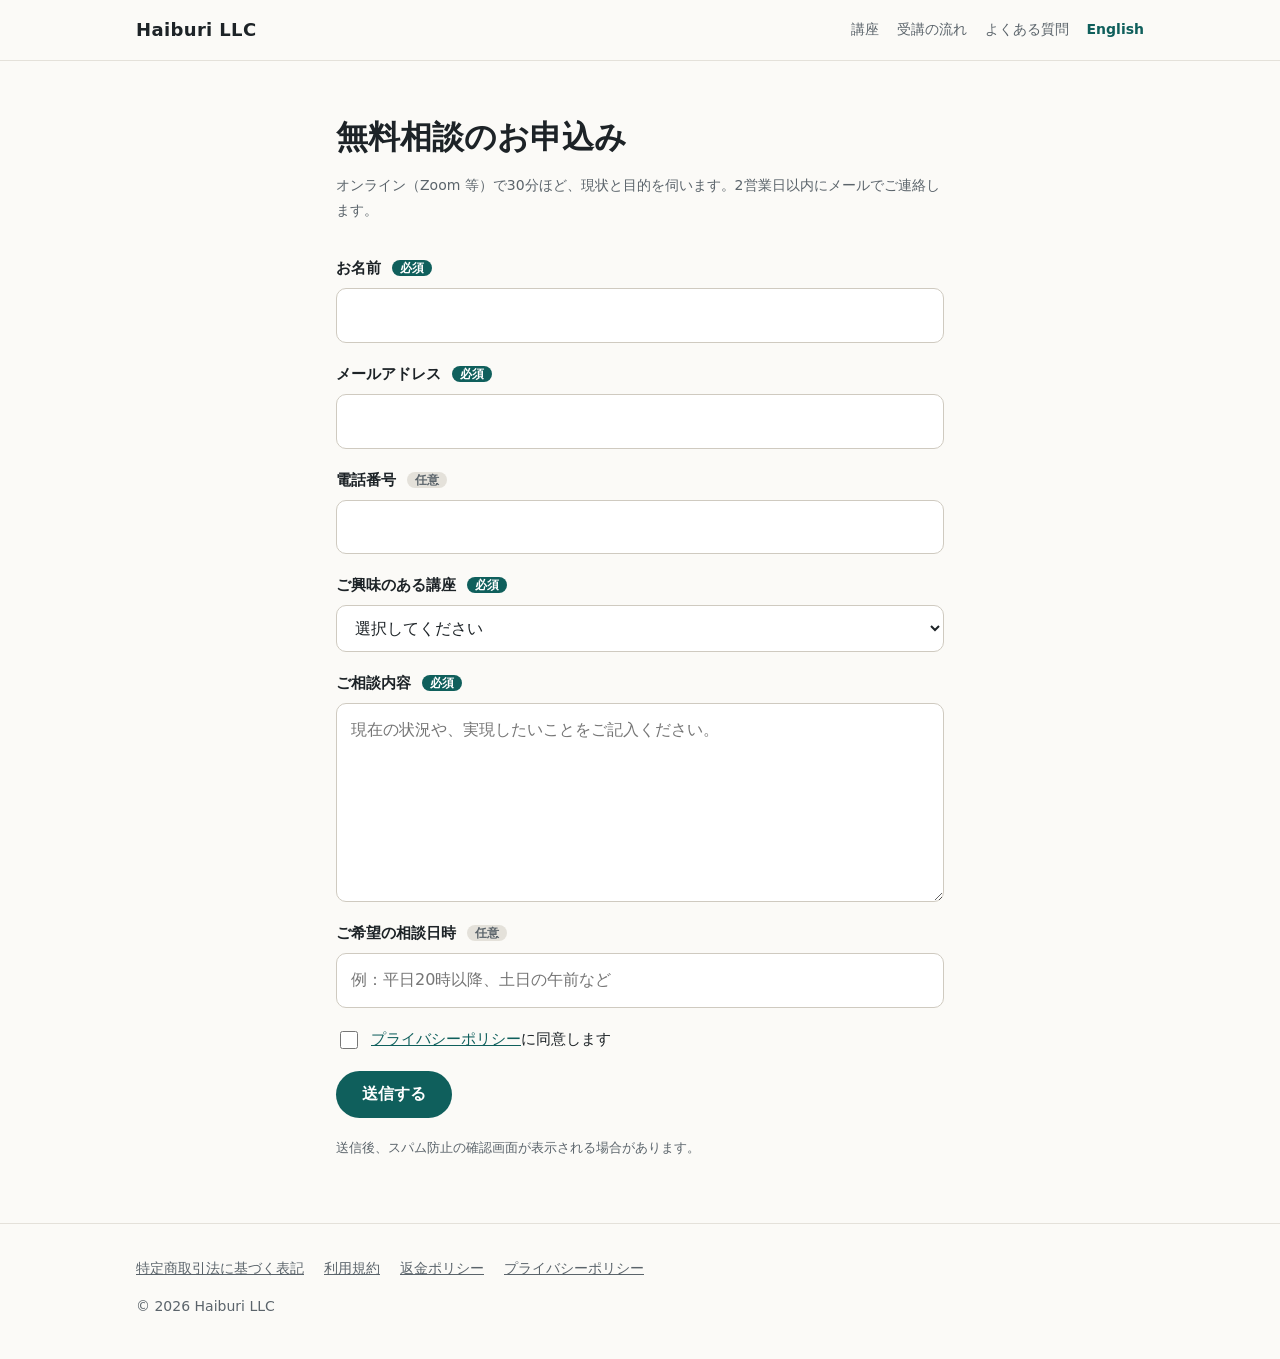
==== site/contact.html @ 53ffdb35 "Add consultation request form and thank-you page Replaces the mailto button with an on-site form del" ====
<!doctype html>
<html lang="ja">
<head>
  <meta charset="utf-8">
  <meta name="viewport" content="width=device-width, initial-scale=1">
  <title>無料相談のお申込み｜Haiburi LLC</title>
  <meta name="description" content="Haiburi LLC の無料オンライン相談のお申込みフォームです。">
  <link rel="stylesheet" href="style.css">
</head>
<body>

<header class="site-header">
  <div class="wrap">
    <a class="brand" href="./">Haiburi LLC</a>
    <nav class="nav">
      <a href="./#programs">講座</a>
      <a href="./#flow">受講の流れ</a>
      <a href="./#faq">よくある質問</a>
      <a class="lang" href="en.html">English</a>
    </nav>
  </div>
</header>

<main class="doc">
  <div class="wrap narrow">
    <h1>無料相談のお申込み</h1>
    <p class="updated">オンライン（Zoom 等）で30分ほど、現状と目的を伺います。2営業日以内にメールでご連絡します。</p>

    <form class="form" action="https://formsubmit.co/haiburillc@gmail.com" method="POST">
      <input type="hidden" name="_subject" value="【Haiburi LLC】無料相談のお申込み">
      <input type="hidden" name="_template" value="table">
      <input type="hidden" name="_next" id="next" value="https://haiburillc.com/thanks.html">
      <input type="text" name="_honey" class="hp" tabindex="-1" autocomplete="off" aria-hidden="true">

      <label class="field">
        <span>お名前 <em>必須</em></span>
        <input type="text" name="お名前" autocomplete="name" required>
      </label>

      <label class="field">
        <span>メールアドレス <em>必須</em></span>
        <input type="email" name="email" autocomplete="email" required>
      </label>

      <label class="field">
        <span>電話番号 <small>任意</small></span>
        <input type="tel" name="電話番号" autocomplete="tel">
      </label>

      <label class="field">
        <span>ご興味のある講座 <em>必須</em></span>
        <select name="ご興味のある講座" required>
          <option value="">選択してください</option>
          <option>米国進出・LLC設立スクール</option>
          <option>バリ島 移住準備スクール</option>
          <option>中高年のためのキャリア・ライフデザイン講座</option>
          <option>まだ決めていない・その他</option>
        </select>
      </label>

      <label class="field">
        <span>ご相談内容 <em>必須</em></span>
        <textarea name="ご相談内容" rows="6" required placeholder="現在の状況や、実現したいことをご記入ください。"></textarea>
      </label>

      <label class="field">
        <span>ご希望の相談日時 <small>任意</small></span>
        <input type="text" name="ご希望の相談日時" placeholder="例：平日20時以降、土日の午前など">
      </label>

      <label class="check">
        <input type="checkbox" name="プライバシーポリシーへの同意" value="同意する" required>
        <span><a href="privacy.html" target="_blank" rel="noopener">プライバシーポリシー</a>に同意します</span>
      </label>

      <button class="btn" type="submit">送信する</button>
      <p class="form-note">送信後、スパム防止の確認画面が表示される場合があります。</p>
    </form>
  </div>
</main>

<footer class="site-footer">
  <div class="wrap">
    <div class="footer-links">
      <a href="tokushoho.html">特定商取引法に基づく表記</a>
      <a href="terms.html">利用規約</a>
      <a href="refund.html">返金ポリシー</a>
      <a href="privacy.html">プライバシーポリシー</a>
    </div>
    <div>© 2026 Haiburi LLC</div>
  </div>
</footer>

<script>
  document.getElementById('next').value = location.origin + '/thanks.html';
</script>
</body>
</html>
---- site/style.css ----
:root {
  --bg: #fbfaf7;
  --surface: #ffffff;
  --ink: #1d2327;
  --muted: #5b646b;
  --line: #e4e1da;
  --accent: #0f5f5c;
  --accent-ink: #ffffff;
  --accent-soft: #e6f0ef;
  --warn-soft: #fbf3e4;
  --radius: 14px;
  --max: 1040px;
}

* { box-sizing: border-box; }

html { scroll-behavior: smooth; }

body {
  margin: 0;
  background: var(--bg);
  color: var(--ink);
  font-family: "Noto Sans JP", "Hiragino Sans", "Hiragino Kaku Gothic ProN", "Yu Gothic", system-ui, -apple-system, "Segoe UI", sans-serif;
  font-size: 16px;
  line-height: 1.8;
  -webkit-font-smoothing: antialiased;
}

a { color: var(--accent); }

img { max-width: 100%; }

.wrap {
  width: 100%;
  max-width: var(--max);
  margin: 0 auto;
  padding: 0 16px;
}

/* Header */
.site-header {
  position: sticky;
  top: 0;
  z-index: 10;
  background: rgba(251, 250, 247, 0.94);
  backdrop-filter: blur(8px);
  border-bottom: 1px solid var(--line);
}

.site-header .wrap {
  display: flex;
  align-items: center;
  justify-content: space-between;
  gap: 16px;
  min-height: 60px;
}

.brand {
  font-weight: 700;
  font-size: 18px;
  letter-spacing: 0.02em;
  color: var(--ink);
  text-decoration: none;
  white-space: nowrap;
}

.nav {
  display: flex;
  gap: 18px;
  flex-wrap: wrap;
  justify-content: flex-end;
  font-size: 14px;
}

.nav a { color: var(--muted); text-decoration: none; }
.nav a:hover { color: var(--ink); }
.nav .lang { color: var(--accent); font-weight: 600; }

@media (max-width: 720px) {
  .nav a:not(.lang) { display: none; }
}

/* Hero */
.hero { padding: 72px 0 56px; }

.eyebrow {
  display: inline-block;
  font-size: 13px;
  font-weight: 600;
  color: var(--accent);
  background: var(--accent-soft);
  padding: 4px 12px;
  border-radius: 999px;
  margin-bottom: 18px;
}

.hero h1 {
  font-size: clamp(28px, 5vw, 44px);
  line-height: 1.35;
  margin: 0 0 18px;
  letter-spacing: 0.01em;
}

.hero p.lead {
  font-size: clamp(16px, 2.2vw, 18px);
  color: var(--muted);
  max-width: 680px;
  margin: 0 0 28px;
}

.btn {
  display: inline-block;
  background: var(--accent);
  color: var(--accent-ink);
  text-decoration: none;
  font-weight: 600;
  padding: 13px 26px;
  border-radius: 999px;
}

.btn:hover { opacity: 0.9; }

.btn.ghost {
  background: transparent;
  color: var(--accent);
  border: 1.5px solid var(--accent);
  margin-left: 8px;
}

@media (max-width: 480px) {
  .btn { display: block; text-align: center; }
  .btn.ghost { margin: 10px 0 0; }
}

/* Sections */
section { padding: 56px 0; border-top: 1px solid var(--line); }

h2 {
  font-size: clamp(22px, 3.4vw, 28px);
  margin: 0 0 8px;
}

.section-lead { color: var(--muted); margin: 0 0 28px; }

.grid {
  display: grid;
  grid-template-columns: repeat(auto-fit, minmax(290px, 1fr));
  gap: 20px;
}

.card {
  background: var(--surface);
  border: 1px solid var(--line);
  border-radius: var(--radius);
  padding: 26px 24px;
  display: flex;
  flex-direction: column;
}

.card h3 { margin: 0 0 6px; font-size: 20px; line-height: 1.5; }

.price {
  font-size: 26px;
  font-weight: 700;
  margin: 6px 0 2px;
}

.price small { font-size: 13px; font-weight: 400; color: var(--muted); }

.meta { font-size: 14px; color: var(--muted); margin: 0 0 14px; }

.card ul { padding-left: 1.2em; margin: 8px 0 14px; }
.card li { margin-bottom: 4px; }

.note {
  font-size: 13px;
  color: var(--muted);
  background: var(--warn-soft);
  border-radius: 10px;
  padding: 10px 14px;
  margin-top: auto;
}

.badge {
  display: inline-block;
  font-size: 12px;
  font-weight: 600;
  background: var(--line);
  color: var(--muted);
  padding: 2px 10px;
  border-radius: 999px;
  margin-bottom: 10px;
  align-self: flex-start;
}

/* Steps */
.steps {
  list-style: none;
  padding: 0;
  margin: 0;
  display: grid;
  gap: 14px;
  counter-reset: step;
}

.steps li {
  counter-increment: step;
  background: var(--surface);
  border: 1px solid var(--line);
  border-radius: var(--radius);
  padding: 16px 18px 16px 64px;
  position: relative;
}

.steps li::before {
  content: counter(step);
  position: absolute;
  left: 18px;
  top: 16px;
  width: 30px;
  height: 30px;
  border-radius: 50%;
  background: var(--accent);
  color: var(--accent-ink);
  font-weight: 700;
  display: grid;
  place-items: center;
  font-size: 14px;
}

.steps strong { display: block; }

/* FAQ */
details {
  background: var(--surface);
  border: 1px solid var(--line);
  border-radius: var(--radius);
  padding: 14px 18px;
  margin-bottom: 10px;
}

summary { cursor: pointer; font-weight: 600; }
details p { margin: 10px 0 0; color: var(--muted); }

/* Tables */
.table-wrap { overflow-x: auto; }

table.info {
  width: 100%;
  border-collapse: collapse;
  background: var(--surface);
  border: 1px solid var(--line);
  border-radius: var(--radius);
  overflow: hidden;
}

table.info th,
table.info td {
  text-align: left;
  vertical-align: top;
  padding: 14px 16px;
  border-bottom: 1px solid var(--line);
  font-size: 15px;
}

table.info th {
  width: 32%;
  background: #f5f3ee;
  font-weight: 600;
}

table.info tr:last-child th,
table.info tr:last-child td { border-bottom: 0; }

@media (max-width: 600px) {
  table.info th, table.info td { display: block; width: 100%; }
  table.info th { border-bottom: 0; padding-bottom: 4px; }
}

/* Legal pages */
.doc { padding: 48px 0 64px; }
.doc h1 { font-size: clamp(24px, 4vw, 32px); margin: 0 0 6px; }
.doc .updated { color: var(--muted); font-size: 14px; margin: 0 0 32px; }
.doc h2 { font-size: 20px; margin: 32px 0 8px; }
.doc h3 { font-size: 17px; margin: 22px 0 6px; }
.doc ol, .doc ul { padding-left: 1.4em; }
.doc hr { border: 0; border-top: 1px solid var(--line); margin: 48px 0; }

/* Footer */
.site-footer {
  border-top: 1px solid var(--line);
  padding: 32px 0 40px;
  font-size: 14px;
  color: var(--muted);
}

.footer-links {
  display: flex;
  flex-wrap: wrap;
  gap: 8px 20px;
  margin-bottom: 12px;
}

.footer-links a { color: var(--muted); }

/* Contact form */
.narrow { max-width: 640px; }

.form { display: grid; gap: 18px; margin-top: 8px; }

.field { display: grid; gap: 6px; }

.field span { font-weight: 600; font-size: 15px; }

.field em,
.field small {
  font-style: normal;
  font-size: 12px;
  font-weight: 600;
  padding: 1px 8px;
  border-radius: 999px;
  margin-left: 6px;
  vertical-align: 1px;
}

.field em { background: var(--accent); color: var(--accent-ink); }
.field small { background: var(--line); color: var(--muted); }

.field input,
.field select,
.field textarea {
  width: 100%;
  font: inherit;
  font-size: 16px;
  color: var(--ink);
  background: var(--surface);
  border: 1px solid #cfcac0;
  border-radius: 10px;
  padding: 12px 14px;
}

.field textarea { resize: vertical; }

.field input:focus,
.field select:focus,
.field textarea:focus {
  outline: 2px solid var(--accent);
  outline-offset: 1px;
  border-color: var(--accent);
}

.check { display: flex; gap: 10px; align-items: flex-start; font-size: 15px; }
.check input { width: 18px; height: 18px; margin-top: 5px; accent-color: var(--accent); }

.form .btn { border: 0; cursor: pointer; font-size: 16px; justify-self: start; }

.form-note { font-size: 13px; color: var(--muted); margin: 0; }

.hp { position: absolute; left: -9999px; width: 1px; height: 1px; opacity: 0; }

@media (max-width: 480px) {
  .form .btn { justify-self: stretch; }
}
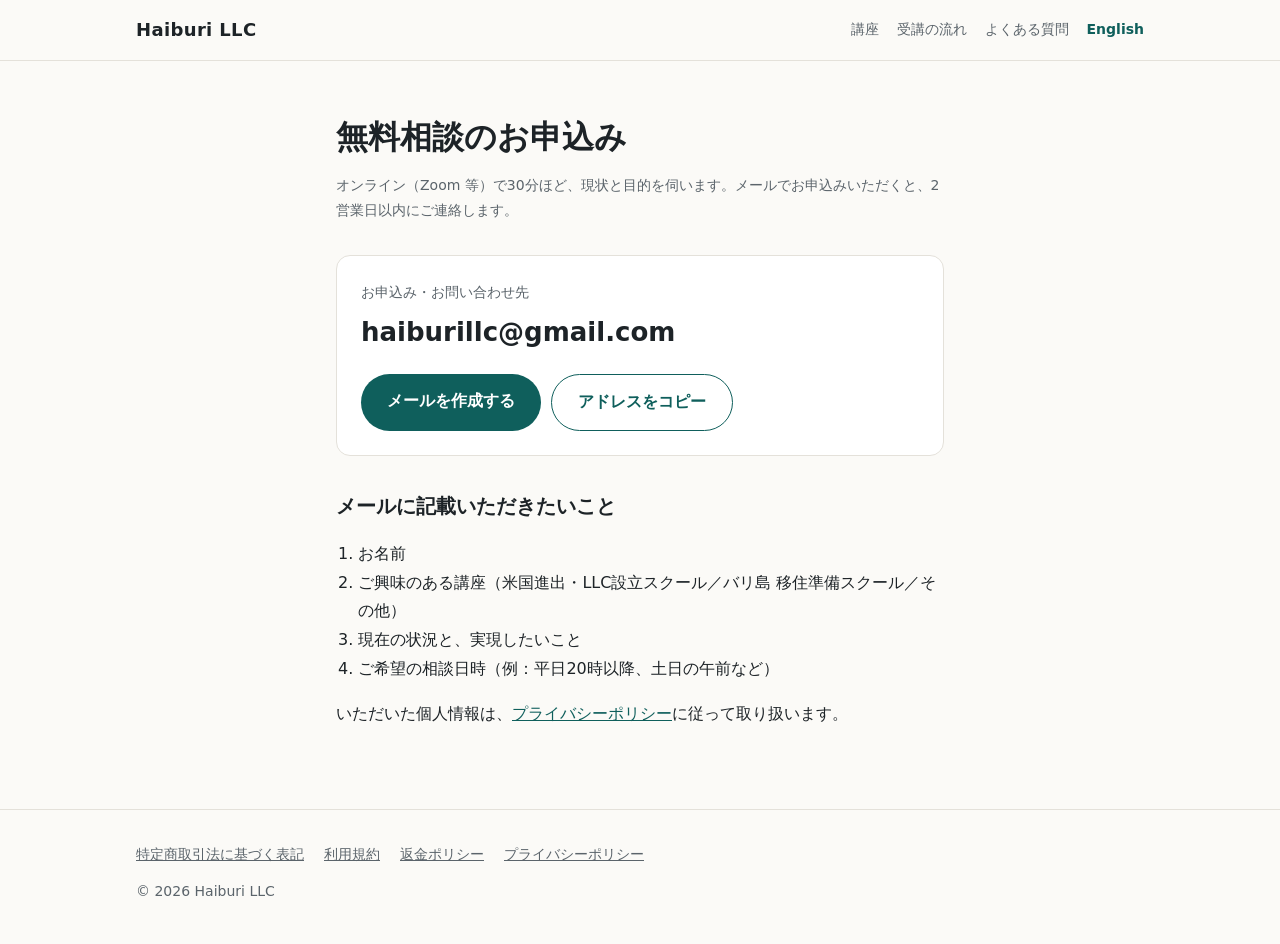
==== commit 70051b47: "Replace contact form with email contact page The form service never delivered its activation email, " ====
--- a/site/contact.html
+++ b/site/contact.html
@@ -4,7 +4,7 @@
   <meta charset="utf-8">
   <meta name="viewport" content="width=device-width, initial-scale=1">
   <title>無料相談のお申込み｜Haiburi LLC</title>
-  <meta name="description" content="Haiburi LLC の無料オンライン相談のお申込みフォームです。">
+  <meta name="description" content="Haiburi LLC の無料オンライン相談のお申込み方法です。">
   <link rel="stylesheet" href="style.css">
 </head>
 <body>
@@ -24,58 +24,26 @@
 <main class="doc">
   <div class="wrap narrow">
     <h1>無料相談のお申込み</h1>
-    <p class="updated">オンライン（Zoom 等）で30分ほど、現状と目的を伺います。2営業日以内にメールでご連絡します。</p>
+    <p class="updated">オンライン（Zoom 等）で30分ほど、現状と目的を伺います。メールでお申込みいただくと、2営業日以内にご連絡します。</p>
 
-    <form class="form" action="https://formsubmit.co/haiburillc@gmail.com" method="POST">
-      <input type="hidden" name="_subject" value="【Haiburi LLC】無料相談のお申込み">
-      <input type="hidden" name="_template" value="table">
-      <input type="hidden" name="_next" id="next" value="https://haiburillc.com/thanks.html">
-      <input type="text" name="_honey" class="hp" tabindex="-1" autocomplete="off" aria-hidden="true">
+    <div class="contact-box">
+      <p class="contact-label">お申込み・お問い合わせ先</p>
+      <p class="contact-mail" id="mail">haiburillc@gmail.com</p>
+      <div class="contact-actions">
+        <a class="btn" id="compose" href="mailto:haiburillc@gmail.com">メールを作成する</a>
+        <button class="btn ghost" type="button" id="copy">アドレスをコピー</button>
+      </div>
+      <p class="form-note" id="copied" hidden>コピーしました。お使いのメールに貼り付けてご利用ください。</p>
+    </div>
 
-      <label class="field">
-        <span>お名前 <em>必須</em></span>
-        <input type="text" name="お名前" autocomplete="name" required>
-      </label>
-
-      <label class="field">
-        <span>メールアドレス <em>必須</em></span>
-        <input type="email" name="email" autocomplete="email" required>
-      </label>
-
-      <label class="field">
-        <span>電話番号 <small>任意</small></span>
-        <input type="tel" name="電話番号" autocomplete="tel">
-      </label>
-
-      <label class="field">
-        <span>ご興味のある講座 <em>必須</em></span>
-        <select name="ご興味のある講座" required>
-          <option value="">選択してください</option>
-          <option>米国進出・LLC設立スクール</option>
-          <option>バリ島 移住準備スクール</option>
-          <option>中高年のためのキャリア・ライフデザイン講座</option>
-          <option>まだ決めていない・その他</option>
-        </select>
-      </label>
-
-      <label class="field">
-        <span>ご相談内容 <em>必須</em></span>
-        <textarea name="ご相談内容" rows="6" required placeholder="現在の状況や、実現したいことをご記入ください。"></textarea>
-      </label>
-
-      <label class="field">
-        <span>ご希望の相談日時 <small>任意</small></span>
-        <input type="text" name="ご希望の相談日時" placeholder="例：平日20時以降、土日の午前など">
-      </label>
-
-      <label class="check">
-        <input type="checkbox" name="プライバシーポリシーへの同意" value="同意する" required>
-        <span><a href="privacy.html" target="_blank" rel="noopener">プライバシーポリシー</a>に同意します</span>
-      </label>
-
-      <button class="btn" type="submit">送信する</button>
-      <p class="form-note">送信後、スパム防止の確認画面が表示される場合があります。</p>
-    </form>
+    <h2>メールに記載いただきたいこと</h2>
+    <ol>
+      <li>お名前</li>
+      <li>ご興味のある講座（米国進出・LLC設立スクール／バリ島 移住準備スクール／その他）</li>
+      <li>現在の状況と、実現したいこと</li>
+      <li>ご希望の相談日時（例：平日20時以降、土日の午前など）</li>
+    </ol>
+    <p>いただいた個人情報は、<a href="privacy.html">プライバシーポリシー</a>に従って取り扱います。</p>
   </div>
 </main>
 
@@ -92,7 +60,23 @@
 </footer>
 
 <script>
-  document.getElementById('next').value = location.origin + '/thanks.html';
+  var subject = '無料相談の申込み';
+  var body = 'お名前：\nご興味のある講座：\n現在の状況と、実現したいこと：\n\nご希望の相談日時：\n';
+  document.getElementById('compose').href =
+    'mailto:haiburillc@gmail.com?subject=' + encodeURIComponent(subject) + '&body=' + encodeURIComponent(body);
+  document.getElementById('copy').addEventListener('click', function () {
+    var done = function () { document.getElementById('copied').hidden = false; };
+    var select = function () {
+      var r = document.createRange();
+      r.selectNodeContents(document.getElementById('mail'));
+      var sel = getSelection(); sel.removeAllRanges(); sel.addRange(r);
+    };
+    if (navigator.clipboard) {
+      navigator.clipboard.writeText('haiburillc@gmail.com').then(done, select);
+    } else {
+      select();
+    }
+  });
 </script>
 </body>
 </html>
--- a/site/style.css
+++ b/site/style.css
@@ -361,3 +361,26 @@
 @media (max-width: 480px) {
   .form .btn { justify-self: stretch; }
 }
+
+/* Contact box */
+.contact-box {
+  background: var(--surface);
+  border: 1px solid var(--line);
+  border-radius: var(--radius);
+  padding: 24px;
+  margin: 8px 0 32px;
+}
+
+.contact-label { margin: 0; font-size: 14px; color: var(--muted); }
+
+.contact-mail {
+  margin: 4px 0 18px;
+  font-size: clamp(20px, 5vw, 26px);
+  font-weight: 700;
+  word-break: break-all;
+  user-select: all;
+}
+
+.contact-actions { display: flex; flex-wrap: wrap; gap: 10px; }
+.contact-actions .btn.ghost { margin-left: 0; cursor: pointer; font: inherit; font-weight: 600; background: var(--surface); }
+.contact-box .form-note { margin-top: 12px; }
